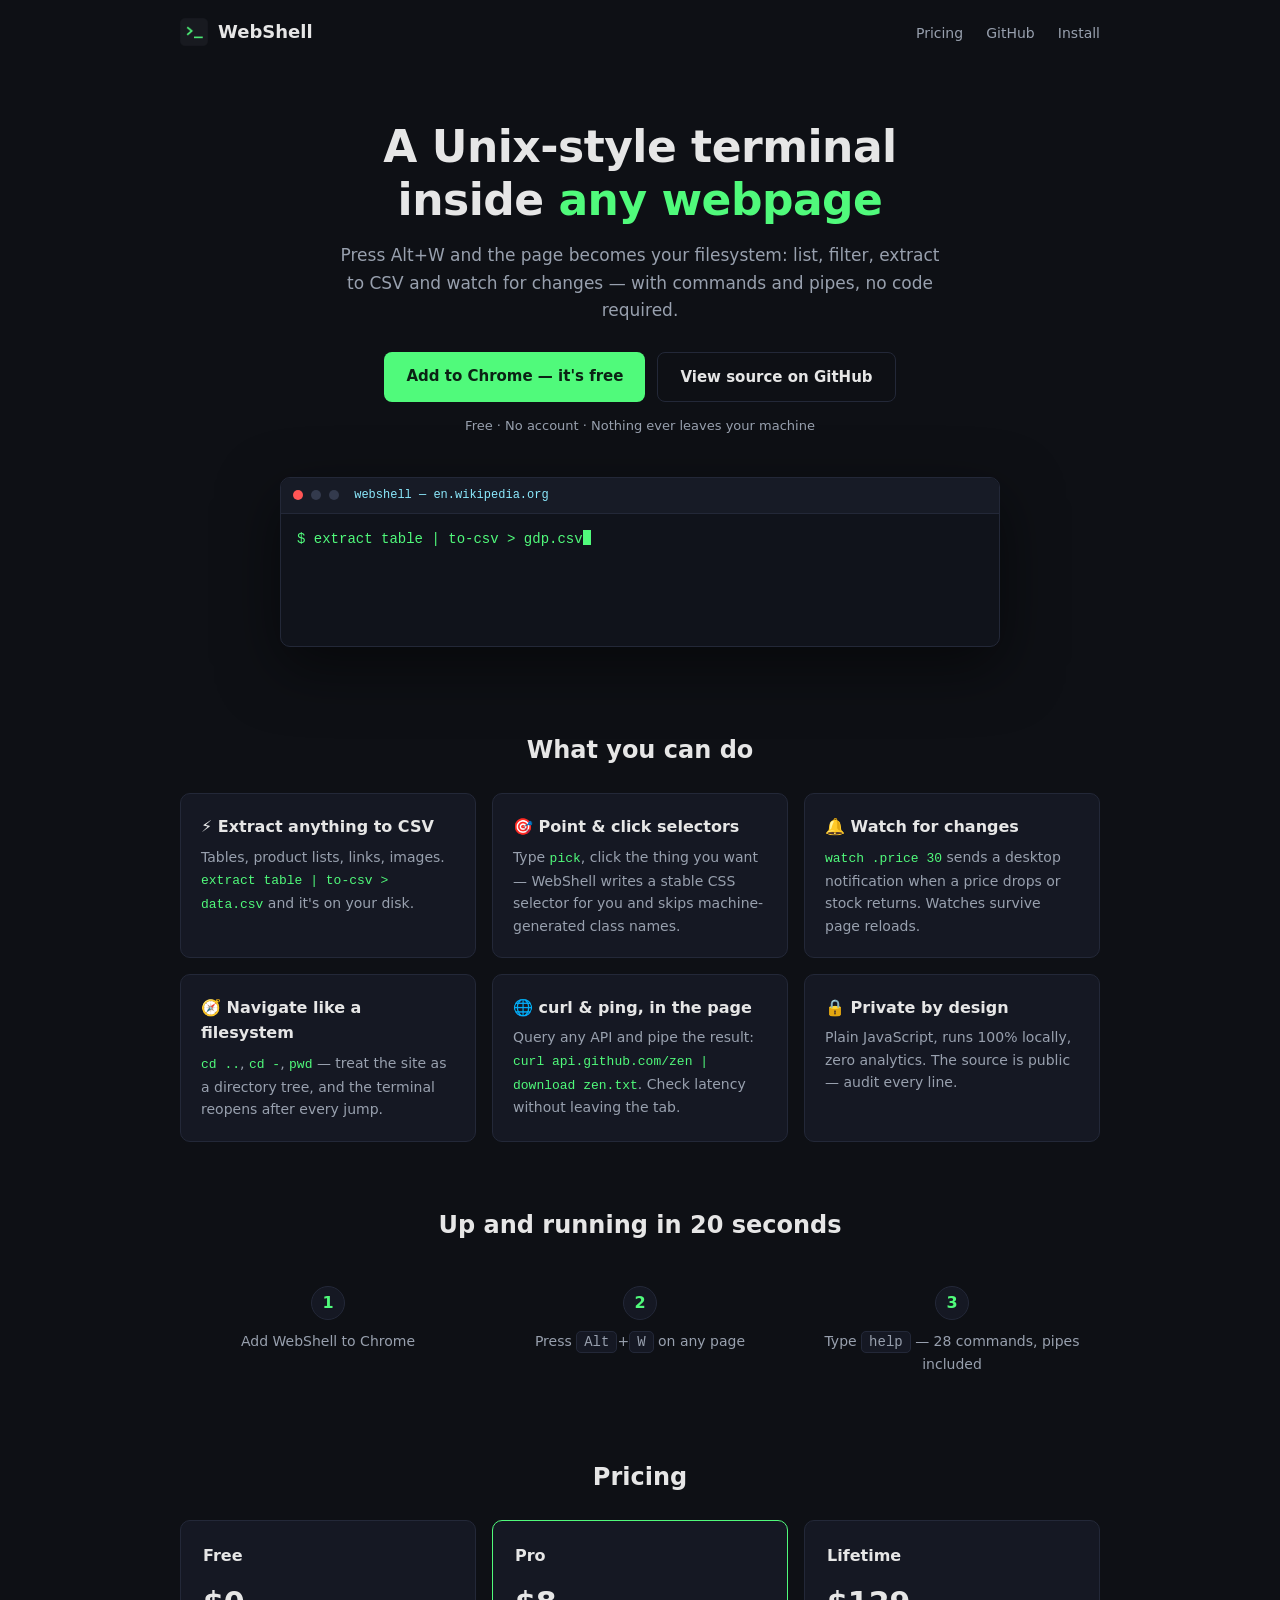
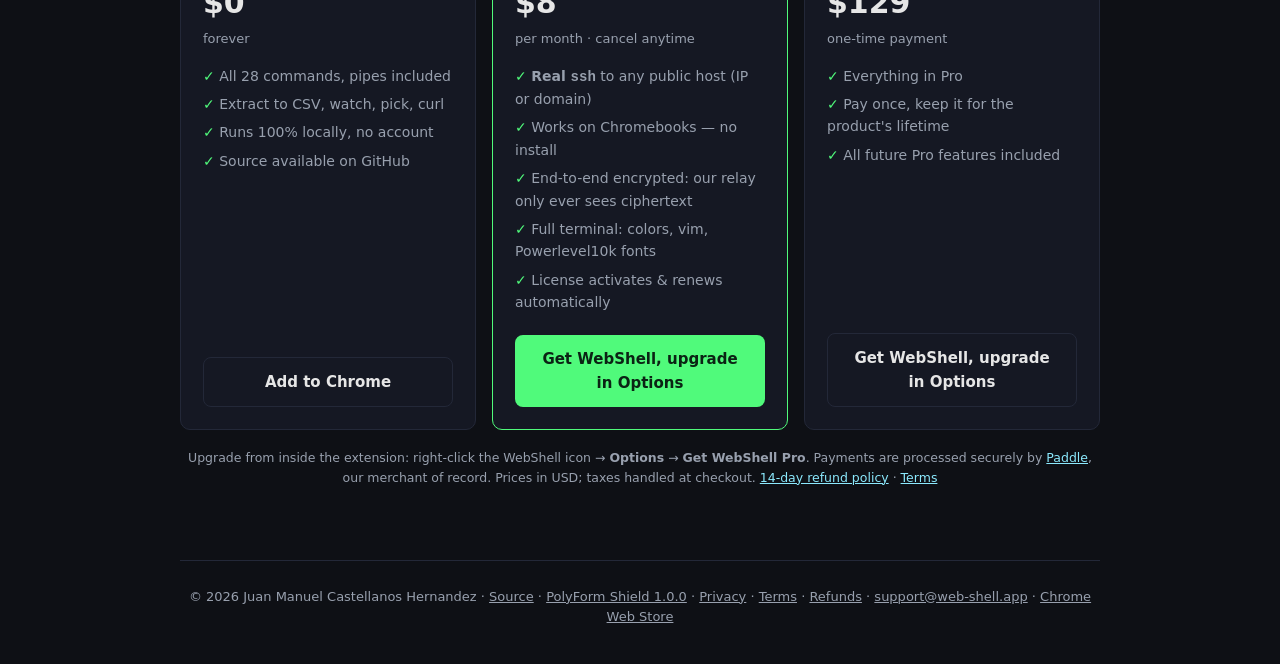
==== docs/index.html @ a3d3252e "service worker: generic open-page handler; landing ssh = public host - open-page opens an extension " ====
<!DOCTYPE html>
<html lang="en">
<head>
<meta charset="utf-8">
<meta name="viewport" content="width=device-width, initial-scale=1">
<title>WebShell — a Unix-style terminal inside any webpage</title>
<meta name="description" content="Press Alt+W and the page becomes your filesystem: list, filter, extract to CSV and watch for changes — with commands and pipes, no code required. Free Chrome extension.">
<meta property="og:title" content="WebShell — a Unix-style terminal inside any webpage">
<meta property="og:description" content="Extract data to CSV, watch for changes, clean up pages — with commands and pipes. Free, private, source-available.">
<meta property="og:image" content="https://web-shell.app/icon128.png">
<link rel="canonical" href="https://web-shell.app/">
<link rel="icon" href="icon128.png">
<style>
  :root {
    --bg: #0e1015;
    --panel: #151823;
    --border: #232838;
    --fg: #e6e6e6;
    --muted: #98a0ae;
    --green: #50fa7b;
    --cyan: #8be9fd;
    --red: #ff5555;
    --mono: Consolas, "Cascadia Code", Menlo, monospace;
  }
  * { margin: 0; padding: 0; box-sizing: border-box; }
  body {
    background: var(--bg);
    color: var(--fg);
    font-family: system-ui, -apple-system, "Segoe UI", sans-serif;
    line-height: 1.6;
  }
  a { color: var(--cyan); }
  .wrap { max-width: 960px; margin: 0 auto; padding: 0 20px; }

  header {
    display: flex; align-items: center; justify-content: space-between;
    padding: 18px 0;
  }
  .brand { display: flex; align-items: center; gap: 10px; font-weight: 700; font-size: 18px; }
  .brand img { width: 28px; height: 28px; }
  nav a { color: var(--muted); text-decoration: none; margin-left: 18px; font-size: 14px; }
  nav a:hover { color: var(--fg); }

  .hero { text-align: center; padding: 56px 0 28px; }
  .hero h1 { font-size: clamp(28px, 5vw, 44px); line-height: 1.2; letter-spacing: -0.5px; }
  .hero h1 em { color: var(--green); font-style: normal; }
  .hero p.sub { color: var(--muted); max-width: 620px; margin: 16px auto 0; font-size: 17px; }
  .cta { margin-top: 28px; display: flex; gap: 12px; justify-content: center; flex-wrap: wrap; }
  .btn {
    display: inline-block; padding: 12px 22px; border-radius: 8px;
    text-decoration: none; font-weight: 600; font-size: 15px;
  }
  .btn-primary { background: var(--green); color: #0b2314; }
  .btn-primary:hover { filter: brightness(1.1); }
  .btn-ghost { border: 1px solid var(--border); color: var(--fg); }
  .btn-ghost:hover { border-color: var(--muted); }
  .trust { margin-top: 14px; color: var(--muted); font-size: 13px; }

  .term {
    margin: 40px auto 0; max-width: 720px; text-align: left;
    background: #10131b; border: 1px solid var(--border); border-radius: 10px;
    box-shadow: 0 20px 60px rgba(0,0,0,.5); overflow: hidden;
  }
  .term-bar {
    display: flex; align-items: center; gap: 8px;
    background: #171b26; padding: 8px 12px; border-bottom: 1px solid var(--border);
    font-family: var(--mono); font-size: 12px; color: var(--cyan);
  }
  .dot { width: 10px; height: 10px; border-radius: 50%; background: #333a4d; }
  .dot:first-child { background: var(--red); }
  .term-body {
    font-family: var(--mono); font-size: 14px; padding: 14px 16px;
    min-height: 132px; white-space: pre-wrap; word-break: break-word;
  }
  .t-cmd { color: var(--green); }
  .t-out { color: var(--fg); }
  .caret {
    display: inline-block; width: 8px; height: 15px; background: var(--green);
    vertical-align: -2px; animation: blink 1s steps(1) infinite;
  }
  @keyframes blink { 50% { opacity: 0; } }

  section { padding: 56px 0 8px; }
  h2 { font-size: 24px; margin-bottom: 24px; text-align: center; }
  .grid {
    display: grid; gap: 16px;
    grid-template-columns: repeat(auto-fit, minmax(260px, 1fr));
  }
  .card {
    background: var(--panel); border: 1px solid var(--border);
    border-radius: 10px; padding: 20px;
  }
  .card h3 { font-size: 16px; margin-bottom: 6px; }
  .card p { color: var(--muted); font-size: 14px; }
  .card code {
    font-family: var(--mono); font-size: 13px; color: var(--green);
  }

  .steps { display: grid; gap: 16px; grid-template-columns: repeat(auto-fit, minmax(220px, 1fr)); }
  .step { text-align: center; padding: 18px; }
  .step .n {
    display: inline-flex; align-items: center; justify-content: center;
    width: 34px; height: 34px; border-radius: 50%;
    background: var(--panel); border: 1px solid var(--border);
    color: var(--green); font-weight: 700; margin-bottom: 10px;
  }
  .step p { color: var(--muted); font-size: 14px; }
  .step kbd {
    font-family: var(--mono); background: var(--panel);
    border: 1px solid var(--border); border-radius: 5px; padding: 2px 7px;
  }

  .plans { display: grid; gap: 16px; grid-template-columns: repeat(auto-fit, minmax(240px, 1fr)); align-items: stretch; }
  .plan {
    background: var(--panel); border: 1px solid var(--border);
    border-radius: 10px; padding: 22px; display: flex; flex-direction: column;
  }
  .plan.hot { border-color: var(--green); }
  .plan h3 { font-size: 16px; margin-bottom: 2px; }
  .plan .price { font-size: 30px; font-weight: 700; margin: 8px 0 2px; }
  .plan .per { color: var(--muted); font-size: 13px; margin-bottom: 12px; }
  .plan ul { list-style: none; margin: 0 0 18px; flex: 1; }
  .plan li { color: var(--muted); font-size: 14px; padding: 3px 0; }
  .plan li::before { content: "✓ "; color: var(--green); }
  .plan .btn { text-align: center; }
  .fineprint { margin-top: 18px; text-align: center; color: var(--muted); font-size: 12.5px; }

  footer {
    margin-top: 64px; padding: 26px 0 40px; border-top: 1px solid var(--border);
    color: var(--muted); font-size: 13px; text-align: center;
  }
  footer a { color: var(--muted); }
  footer a:hover { color: var(--fg); }
</style>
</head>
<body>
<div class="wrap">
  <header>
    <div class="brand"><img src="icon128.png" alt=""> WebShell</div>
    <nav>
      <a href="#pricing">Pricing</a>
      <a href="https://github.com/juanma-dev/webshell-extension">GitHub</a>
      <a href="https://chromewebstore.google.com/detail/ajgieopkcookmkfbanehjimlbojbijei">Install</a>
    </nav>
  </header>

  <div class="hero">
    <h1>A Unix-style terminal<br>inside <em>any webpage</em></h1>
    <p class="sub">Press Alt+W and the page becomes your filesystem: list, filter,
    extract to CSV and watch for changes — with commands and pipes, no code required.</p>
    <div class="cta">
      <a class="btn btn-primary" href="https://chromewebstore.google.com/detail/ajgieopkcookmkfbanehjimlbojbijei">Add to Chrome — it's free</a>
      <a class="btn btn-ghost" href="https://github.com/juanma-dev/webshell-extension">View source on GitHub</a>
    </div>
    <div class="trust">Free · No account · Nothing ever leaves your machine</div>

    <div class="term">
      <div class="term-bar"><span class="dot"></span><span class="dot"></span><span class="dot"></span>
        &nbsp;webshell — en.wikipedia.org</div>
      <div class="term-body" id="demo"></div>
    </div>
  </div>

  <section>
    <h2>What you can do</h2>
    <div class="grid">
      <div class="card"><h3>⚡ Extract anything to CSV</h3>
        <p>Tables, product lists, links, images. <code>extract table | to-csv &gt; data.csv</code> and it's on your disk.</p></div>
      <div class="card"><h3>🎯 Point &amp; click selectors</h3>
        <p>Type <code>pick</code>, click the thing you want — WebShell writes a stable CSS selector for you and skips machine-generated class names.</p></div>
      <div class="card"><h3>🔔 Watch for changes</h3>
        <p><code>watch .price 30</code> sends a desktop notification when a price drops or stock returns. Watches survive page reloads.</p></div>
      <div class="card"><h3>🧭 Navigate like a filesystem</h3>
        <p><code>cd ..</code>, <code>cd -</code>, <code>pwd</code> — treat the site as a directory tree, and the terminal reopens after every jump.</p></div>
      <div class="card"><h3>🌐 curl &amp; ping, in the page</h3>
        <p>Query any API and pipe the result: <code>curl api.github.com/zen | download zen.txt</code>. Check latency without leaving the tab.</p></div>
      <div class="card"><h3>🔒 Private by design</h3>
        <p>Plain JavaScript, runs 100% locally, zero analytics. The source is public — audit every line.</p></div>
    </div>
  </section>

  <section>
    <h2>Up and running in 20 seconds</h2>
    <div class="steps">
      <div class="step"><span class="n">1</span><p>Add WebShell to Chrome</p></div>
      <div class="step"><span class="n">2</span><p>Press <kbd>Alt</kbd>+<kbd>W</kbd> on any page</p></div>
      <div class="step"><span class="n">3</span><p>Type <kbd>help</kbd> — 28 commands, pipes included</p></div>
    </div>
  </section>

  <section id="pricing">
    <h2>Pricing</h2>
    <div class="plans">
      <div class="plan">
        <h3>Free</h3>
        <div class="price">$0</div>
        <div class="per">forever</div>
        <ul>
          <li>All 28 commands, pipes included</li>
          <li>Extract to CSV, watch, pick, curl</li>
          <li>Runs 100% locally, no account</li>
          <li>Source available on GitHub</li>
        </ul>
        <a class="btn btn-ghost" href="https://chromewebstore.google.com/detail/ajgieopkcookmkfbanehjimlbojbijei">Add to Chrome</a>
      </div>
      <div class="plan hot">
        <h3>Pro</h3>
        <div class="price">$8</div>
        <div class="per">per month · cancel anytime</div>
        <ul>
          <li><strong>Real <code>ssh</code></strong> to any public host (IP or domain)</li>
          <li>Works on Chromebooks — no install</li>
          <li>End-to-end encrypted: our relay only ever sees ciphertext</li>
          <li>Full terminal: colors, vim, Powerlevel10k fonts</li>
          <li>License activates &amp; renews automatically</li>
        </ul>
        <a class="btn btn-primary" href="https://chromewebstore.google.com/detail/ajgieopkcookmkfbanehjimlbojbijei">Get WebShell, upgrade in Options</a>
      </div>
      <div class="plan">
        <h3>Lifetime</h3>
        <div class="price">$129</div>
        <div class="per">one-time payment</div>
        <ul>
          <li>Everything in Pro</li>
          <li>Pay once, keep it for the product's lifetime</li>
          <li>All future Pro features included</li>
        </ul>
        <a class="btn btn-ghost" href="https://chromewebstore.google.com/detail/ajgieopkcookmkfbanehjimlbojbijei">Get WebShell, upgrade in Options</a>
      </div>
    </div>
    <p class="fineprint">
      Upgrade from inside the extension: right-click the WebShell icon → <strong>Options</strong> → <strong>Get WebShell Pro</strong>.
      Payments are processed securely by <a href="https://www.paddle.com">Paddle</a>, our merchant of record. Prices in USD; taxes handled at checkout.
      <a href="refunds.html">14-day refund policy</a> · <a href="terms.html">Terms</a>
    </p>
  </section>

  <footer>
    © 2026 Juan Manuel Castellanos Hernandez ·
    <a href="https://github.com/juanma-dev/webshell-extension">Source</a> ·
    <a href="https://github.com/juanma-dev/webshell-extension/blob/main/LICENSE.md">PolyForm Shield 1.0.0</a> ·
    <a href="privacy.html">Privacy</a> ·
    <a href="terms.html">Terms</a> ·
    <a href="refunds.html">Refunds</a> ·
    <a href="mailto:support@web-shell.app">support@web-shell.app</a> ·
    <a href="https://chromewebstore.google.com/detail/ajgieopkcookmkfbanehjimlbojbijei">Chrome Web Store</a>
  </footer>
</div>

<script>
(function () {
  var demos = [
    ["extract table | to-csv > gdp.csv", ["193 row(s) extracted", "saved: gdp.csv"]],
    ["watch .price 30", ["watch [1] active: \".price\" every 30s — persists on this site", "⚡ watch [1]: \".price\" changed: $39.99"]],
    ["curl api.github.com/zen | download zen.txt", ["Keep it logically awesome.", "HTTP 200 — 1 line(s)", "downloaded: zen.txt"]],
    ["rm .cookie-banner, .modal", ["removed 3 element(s)"]],
    ["ls h2 | grep deals | count", ["7"]]
  ];
  var el = document.getElementById("demo");

  function render(cmdPart, outLines, caret) {
    var html = '<span class="t-cmd">$ ' + cmdPart + "</span>";
    if (caret) html += '<span class="caret"></span>';
    for (var i = 0; i < outLines.length; i++) {
      html += '\n<span class="t-out">' + outLines[i] + "</span>";
    }
    el.innerHTML = html;
  }

  if (window.matchMedia && window.matchMedia("(prefers-reduced-motion: reduce)").matches) {
    render(demos[0][0], demos[0][1], false);
    return;
  }

  var d = 0;
  function play() {
    var cmd = demos[d][0], out = demos[d][1], i = 0;
    function type() {
      render(cmd.slice(0, i), [], true);
      if (i++ <= cmd.length) { setTimeout(type, 38); return; }
      var shown = [];
      function reveal() {
        if (shown.length < out.length) {
          shown.push(out[shown.length]);
          render(cmd, shown, true);
          setTimeout(reveal, 300);
        } else {
          d = (d + 1) % demos.length;
          setTimeout(play, 2400);
        }
      }
      setTimeout(reveal, 350);
    }
    type();
  }
  play();
})();
</script>

<script>
(function () {
  // Paddle checkout: this page is the account's "default payment link". A
  // buyer arrives with ?_ptxn=<transaction id> and Paddle.js opens the payment
  // overlay on top of the page automatically. Normal visitors never load it.
  if (window.location.search.indexOf("_ptxn=") === -1) return;
  var TOKEN = "live_cebb746c063c701c2bd3881dbac"; // client-side token (public by design)
  var s = document.createElement("script");
  s.src = "https://cdn.paddle.com/paddle/v2/paddle.js";
  s.onload = function () {
    if (TOKEN.indexOf("test_") === 0) Paddle.Environment.set("sandbox");
    Paddle.Initialize({ token: TOKEN });
  };
  document.head.appendChild(s);
})();
</script>
</body>
</html>
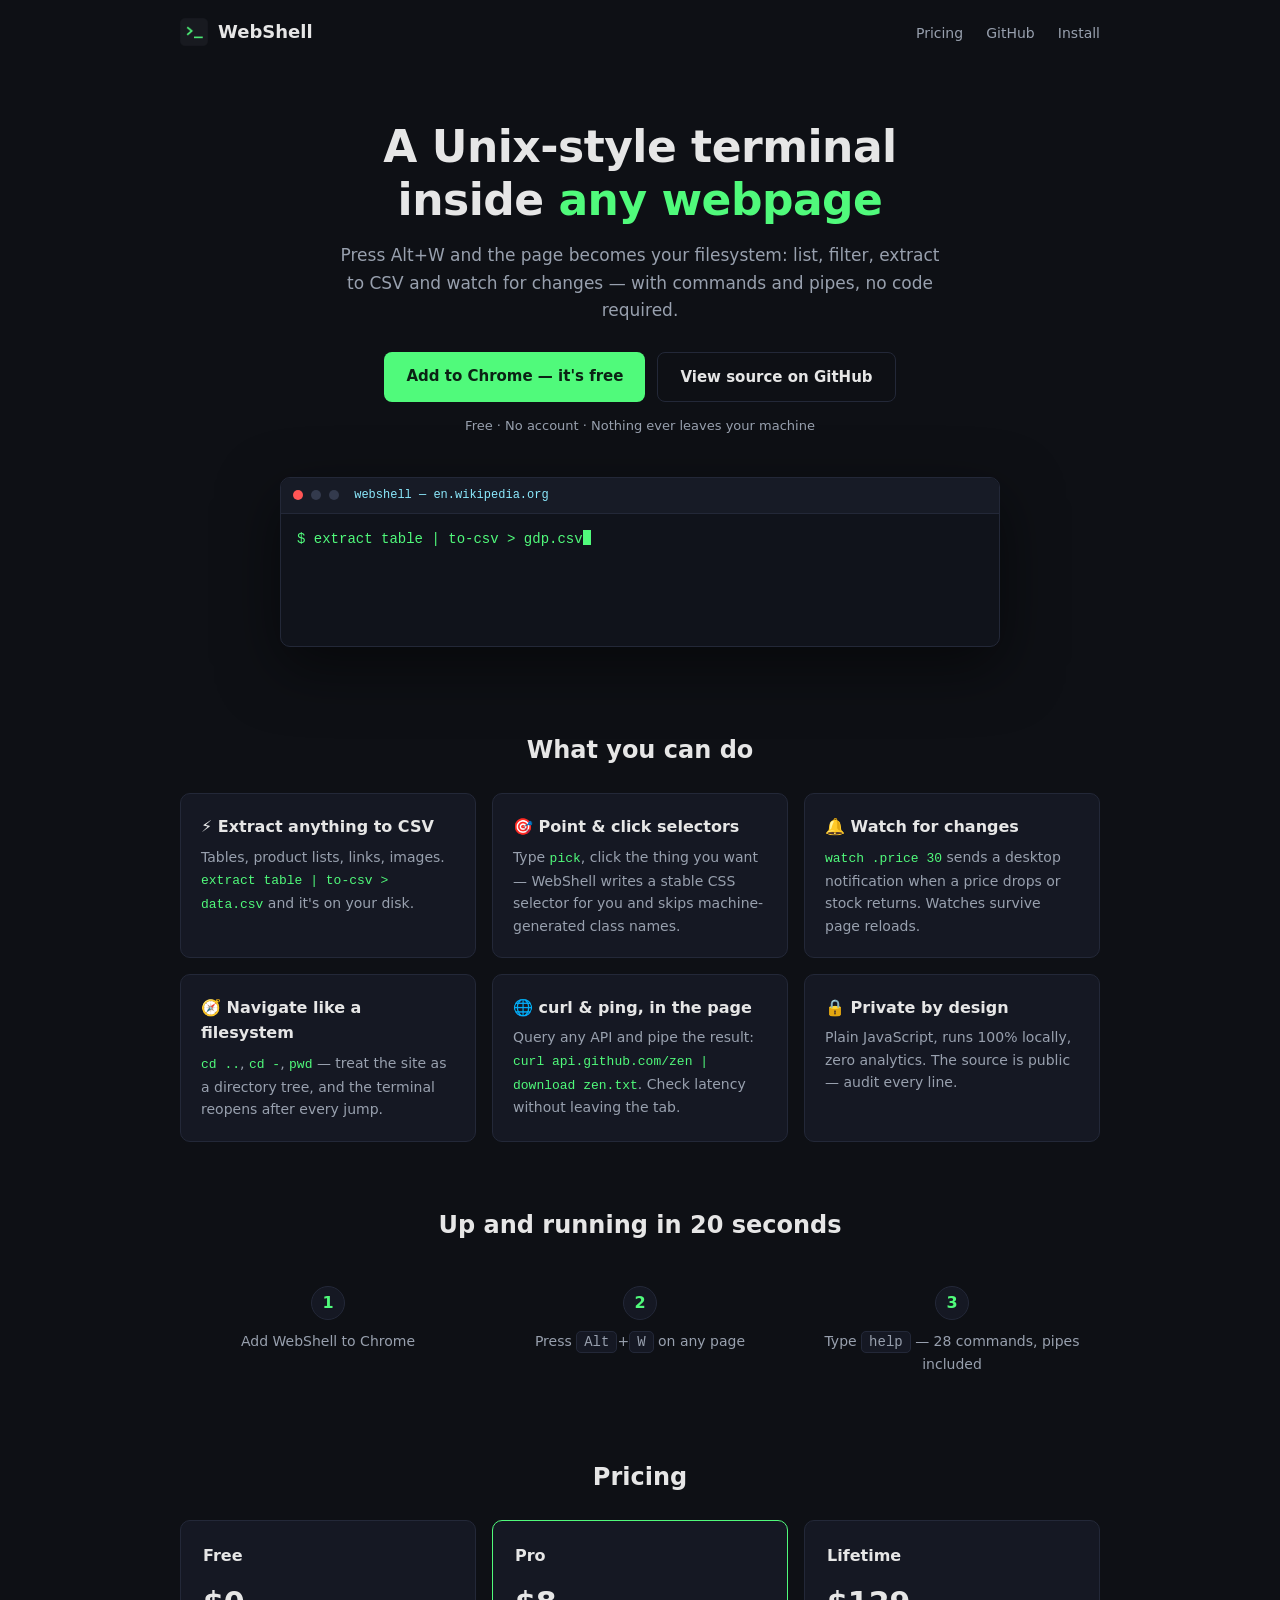
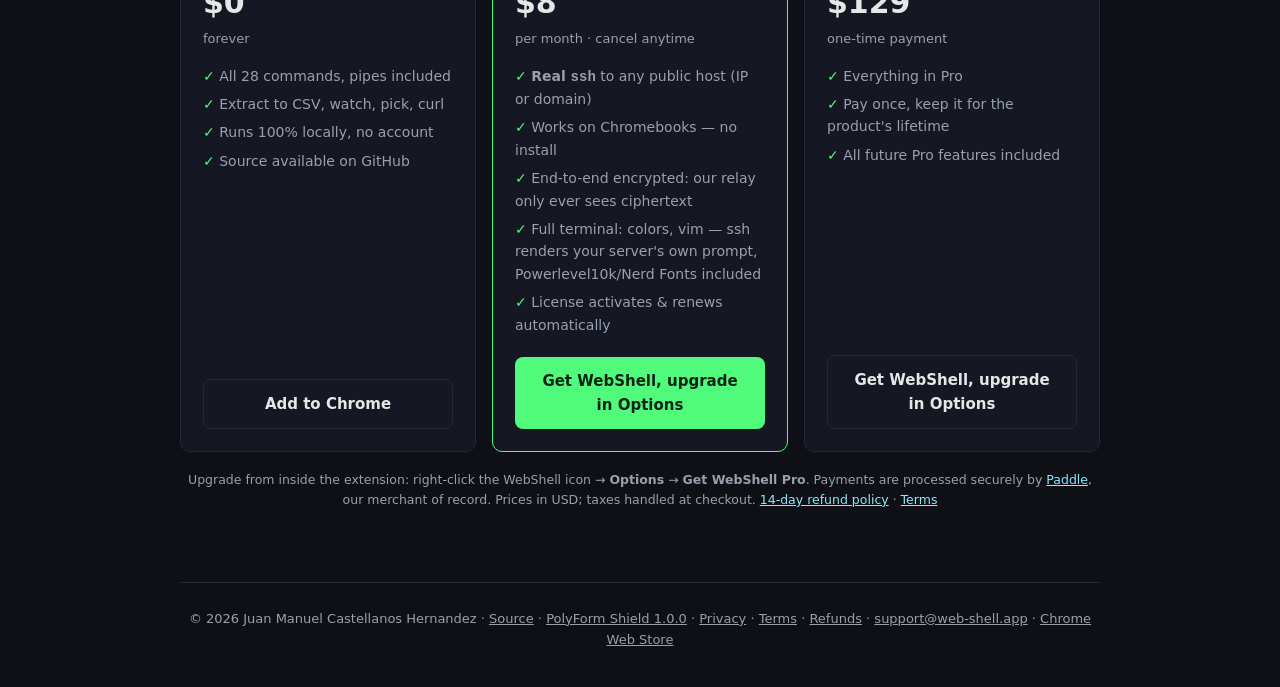
==== commit 21d80d13: "Landing: ssh renders your server's prompt (p10k) — not the extension UI Co-Authored-By: Claude Fable" ====
--- a/docs/index.html
+++ b/docs/index.html
@@ -211,7 +211,7 @@
           <li><strong>Real <code>ssh</code></strong> to any public host (IP or domain)</li>
           <li>Works on Chromebooks — no install</li>
           <li>End-to-end encrypted: our relay only ever sees ciphertext</li>
-          <li>Full terminal: colors, vim, Powerlevel10k fonts</li>
+          <li>Full terminal: colors, vim — ssh renders your server's own prompt, Powerlevel10k/Nerd Fonts included</li>
           <li>License activates &amp; renews automatically</li>
         </ul>
         <a class="btn btn-primary" href="https://chromewebstore.google.com/detail/ajgieopkcookmkfbanehjimlbojbijei">Get WebShell, upgrade in Options</a>
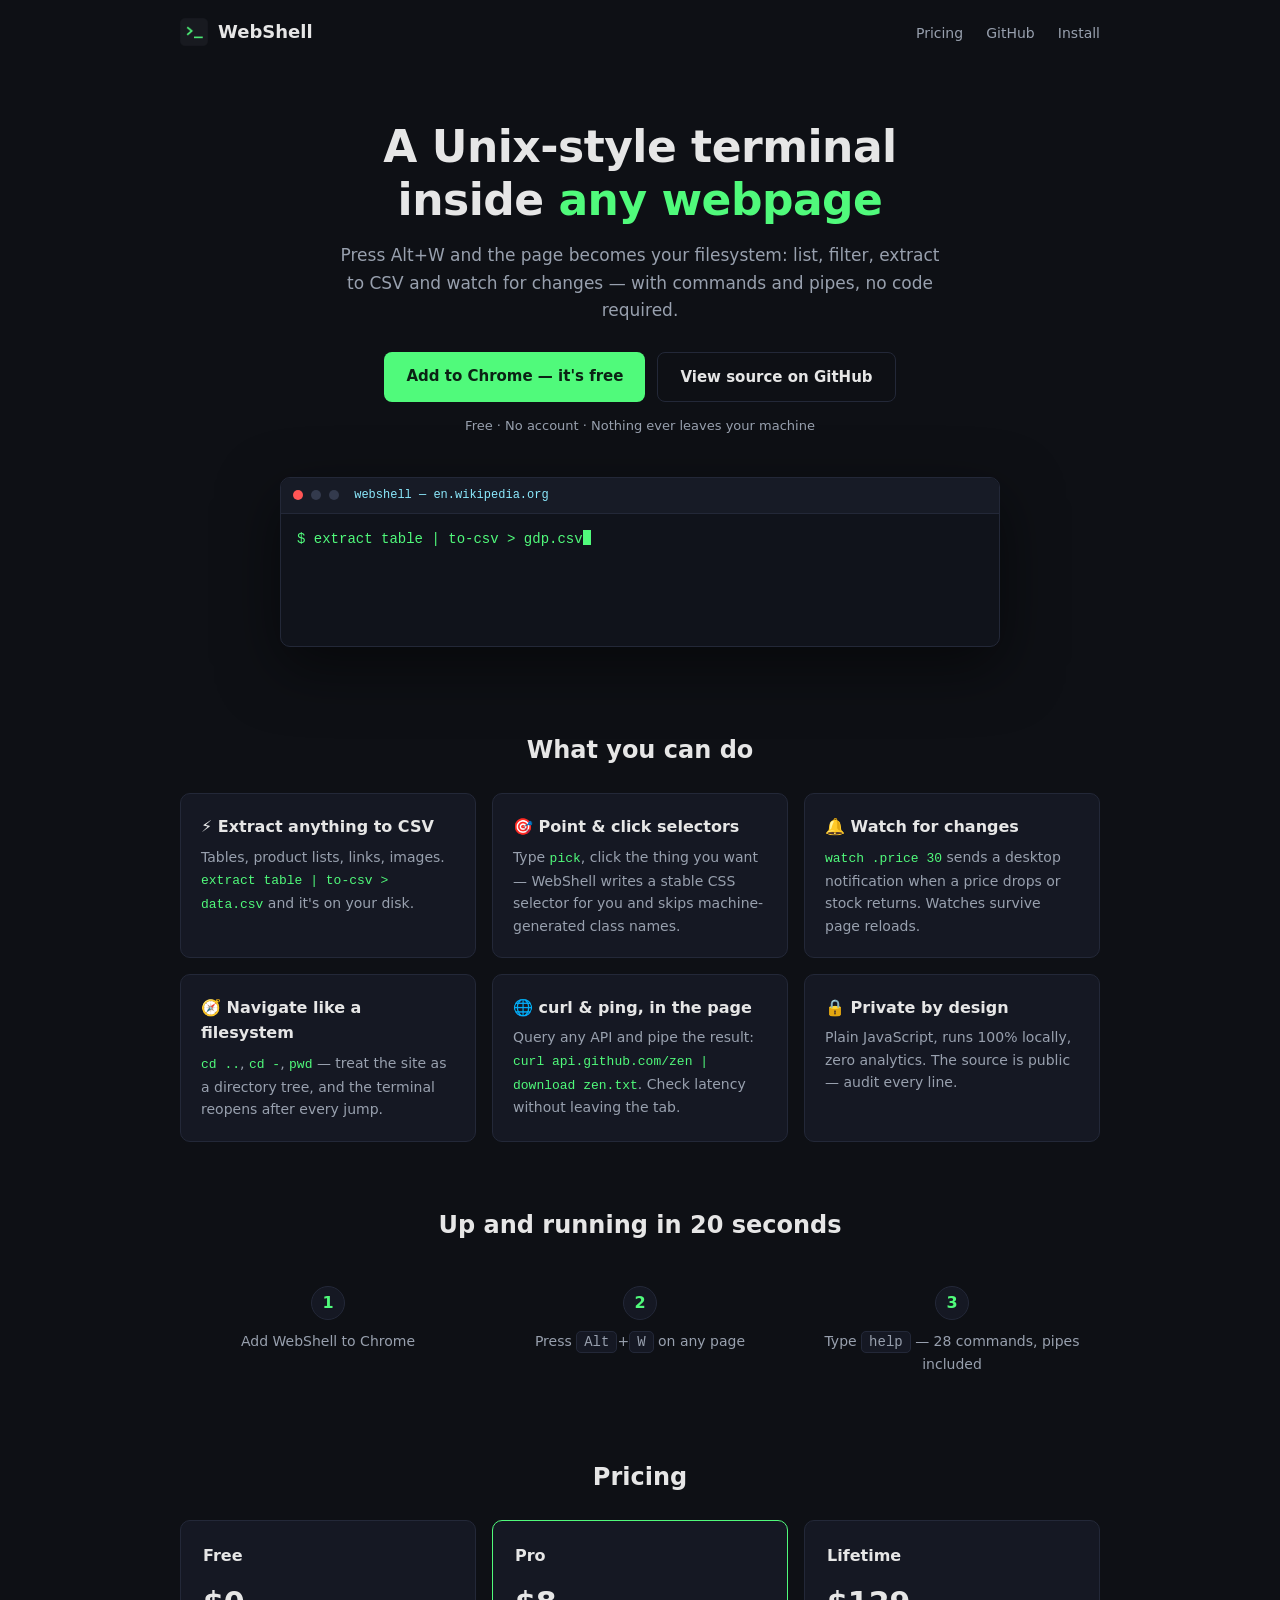
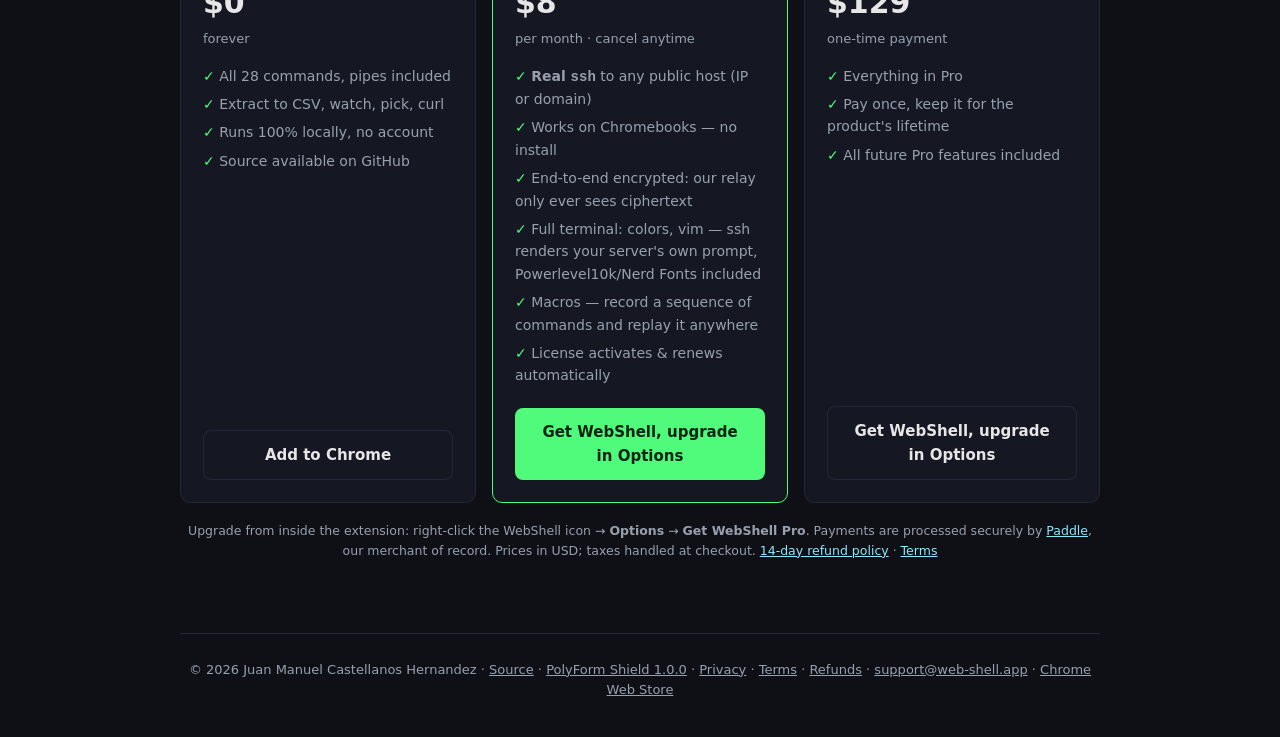
==== commit 543e5766: "Landing: macros are a real Pro benefit now Co-Authored-By: Claude Fable 5 <noreply@anthropic.com>" ====
--- a/docs/index.html
+++ b/docs/index.html
@@ -212,6 +212,7 @@
           <li>Works on Chromebooks — no install</li>
           <li>End-to-end encrypted: our relay only ever sees ciphertext</li>
           <li>Full terminal: colors, vim — ssh renders your server's own prompt, Powerlevel10k/Nerd Fonts included</li>
+          <li>Macros — record a sequence of commands and replay it anywhere</li>
           <li>License activates &amp; renews automatically</li>
         </ul>
         <a class="btn btn-primary" href="https://chromewebstore.google.com/detail/ajgieopkcookmkfbanehjimlbojbijei">Get WebShell, upgrade in Options</a>
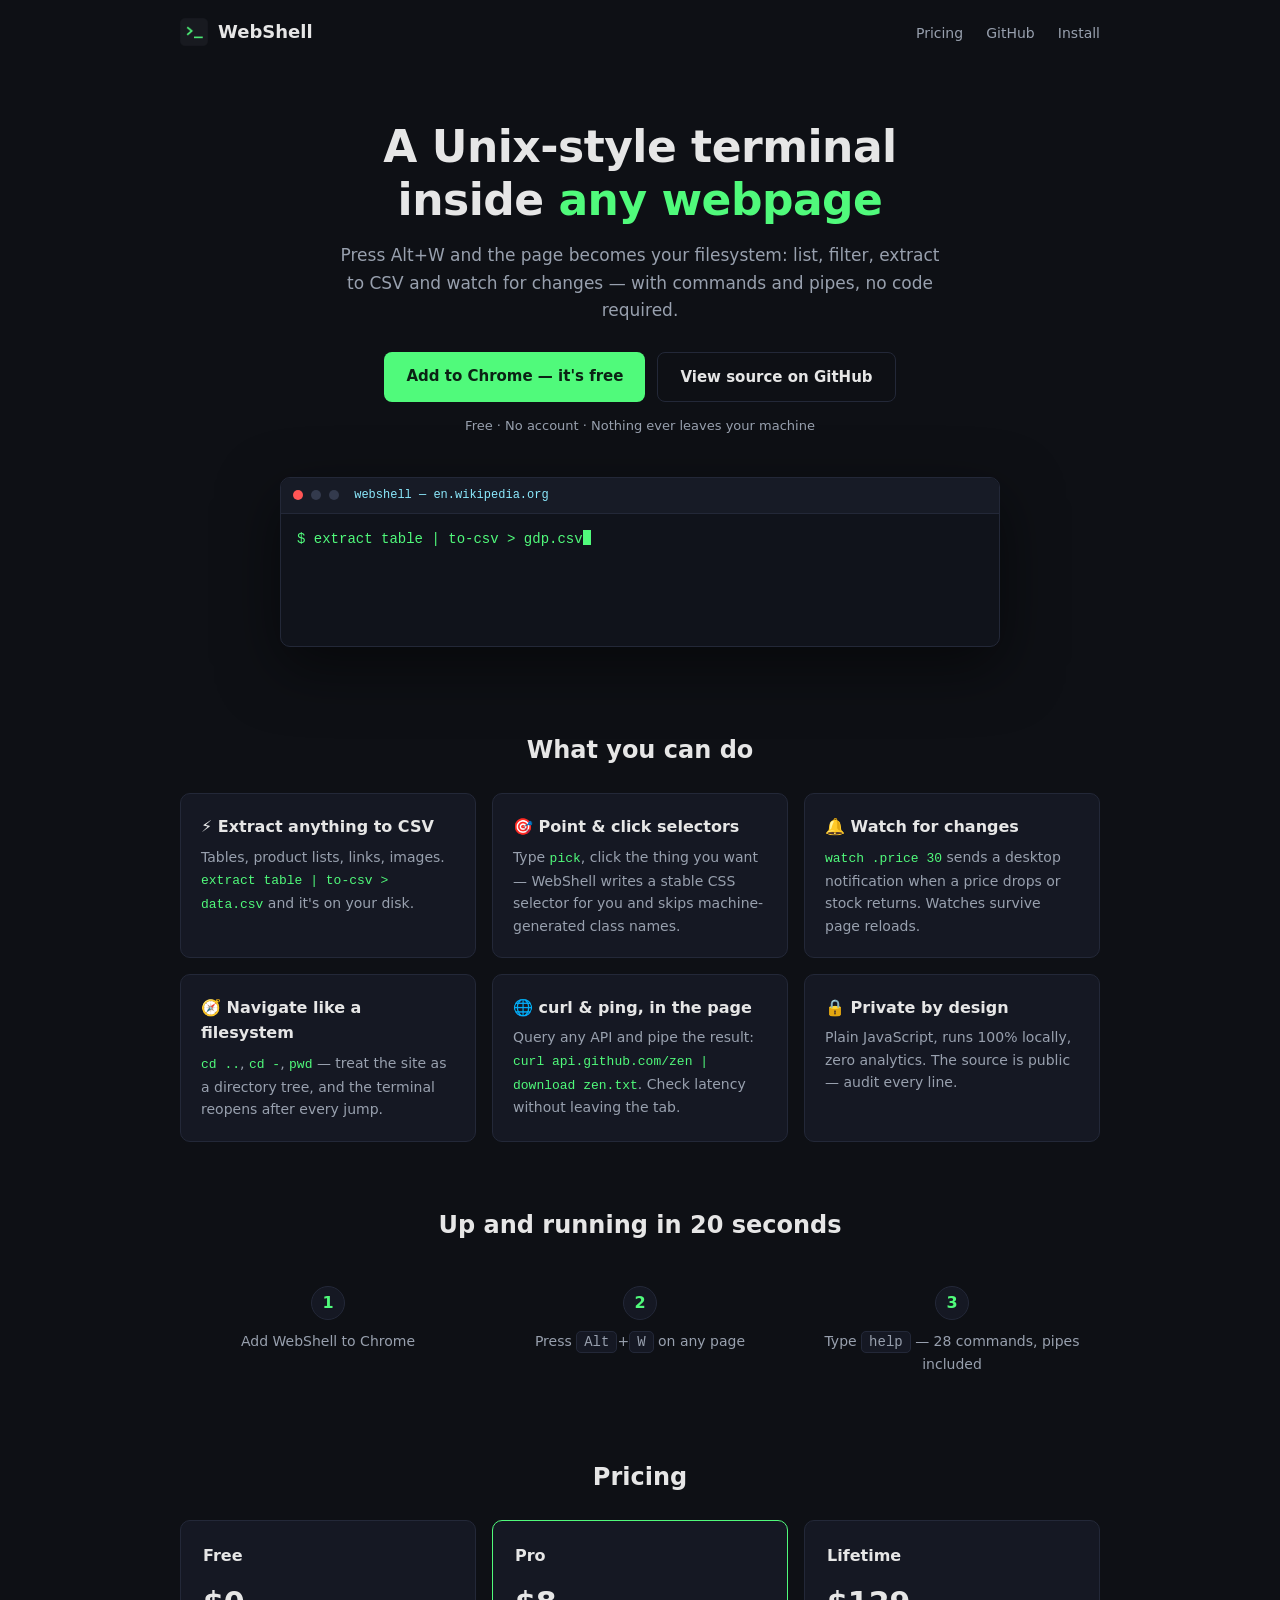
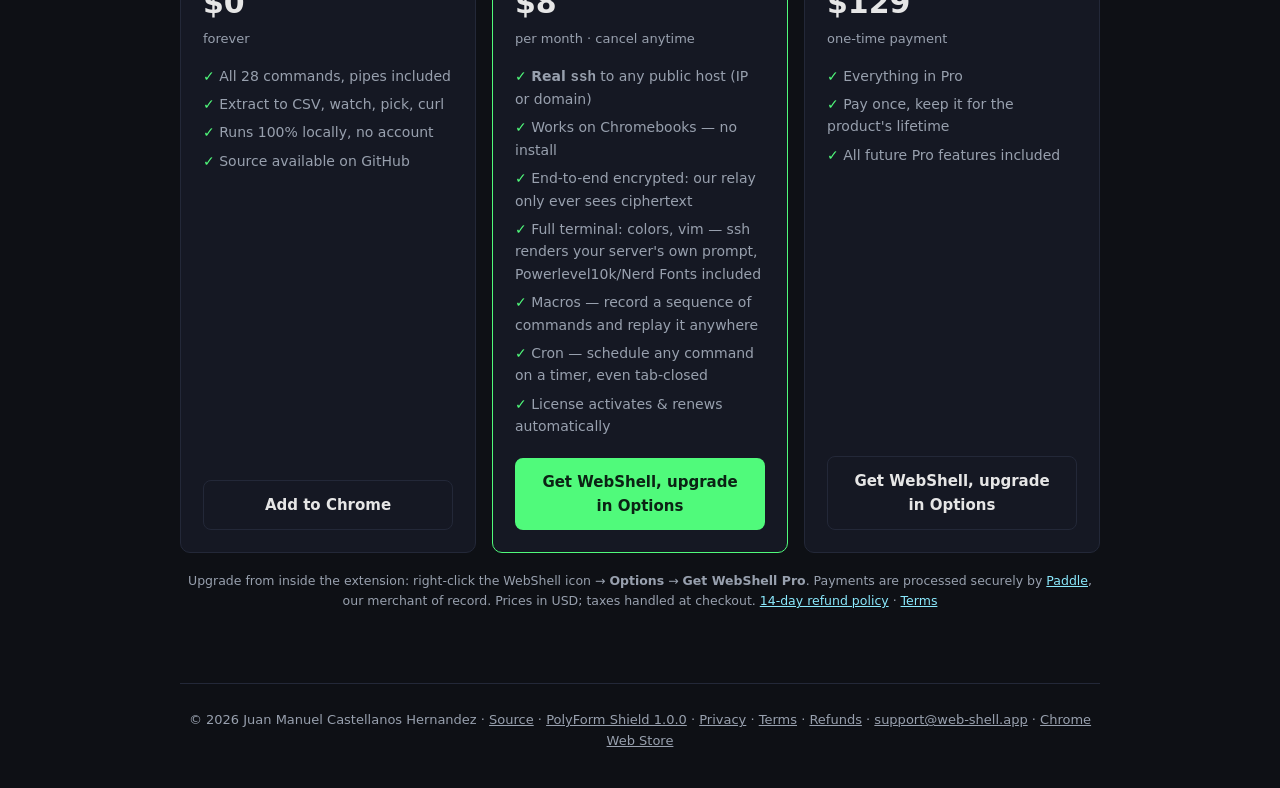
==== commit 048323b0: "Landing: cron is a real Pro benefit now Co-Authored-By: Claude Fable 5 <noreply@anthropic.com>" ====
--- a/docs/index.html
+++ b/docs/index.html
@@ -213,6 +213,7 @@
           <li>End-to-end encrypted: our relay only ever sees ciphertext</li>
           <li>Full terminal: colors, vim — ssh renders your server's own prompt, Powerlevel10k/Nerd Fonts included</li>
           <li>Macros — record a sequence of commands and replay it anywhere</li>
+          <li>Cron — schedule any command on a timer, even tab-closed</li>
           <li>License activates &amp; renews automatically</li>
         </ul>
         <a class="btn btn-primary" href="https://chromewebstore.google.com/detail/ajgieopkcookmkfbanehjimlbojbijei">Get WebShell, upgrade in Options</a>
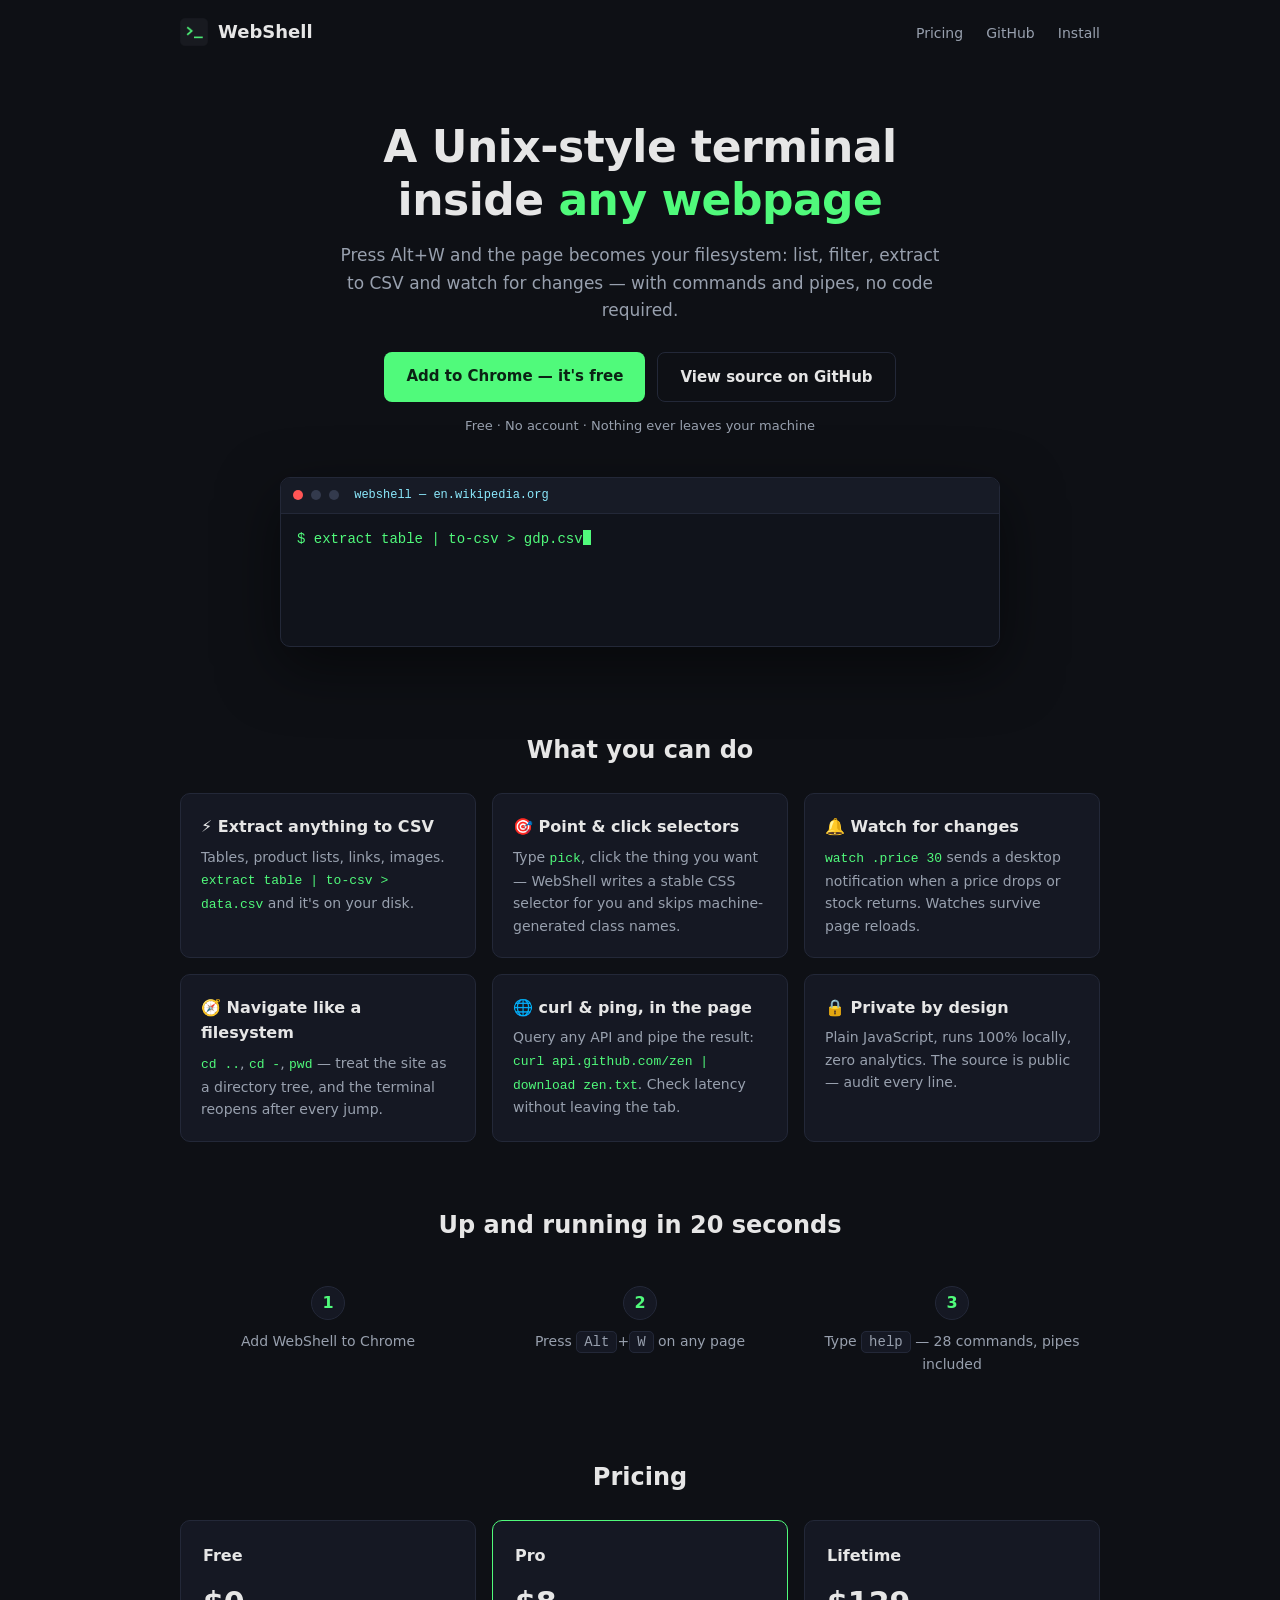
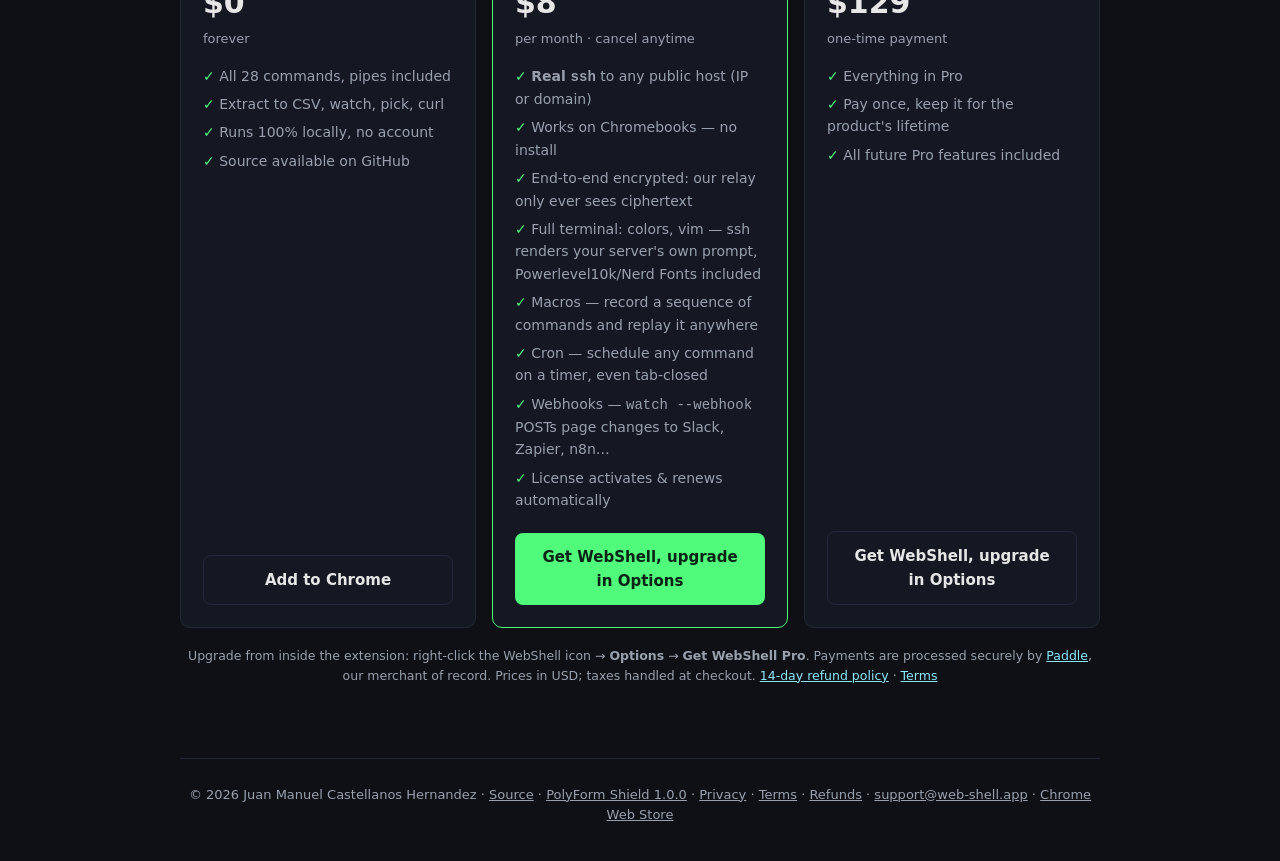
==== commit ceb82e6a: "watch --webhook: base hook + flag parsing (delivery lives in Pro overlay) `watch <selector> [secs] -" ====
--- a/docs/index.html
+++ b/docs/index.html
@@ -214,6 +214,7 @@
           <li>Full terminal: colors, vim — ssh renders your server's own prompt, Powerlevel10k/Nerd Fonts included</li>
           <li>Macros — record a sequence of commands and replay it anywhere</li>
           <li>Cron — schedule any command on a timer, even tab-closed</li>
+          <li>Webhooks — <code>watch --webhook</code> POSTs page changes to Slack, Zapier, n8n…</li>
           <li>License activates &amp; renews automatically</li>
         </ul>
         <a class="btn btn-primary" href="https://chromewebstore.google.com/detail/ajgieopkcookmkfbanehjimlbojbijei">Get WebShell, upgrade in Options</a>
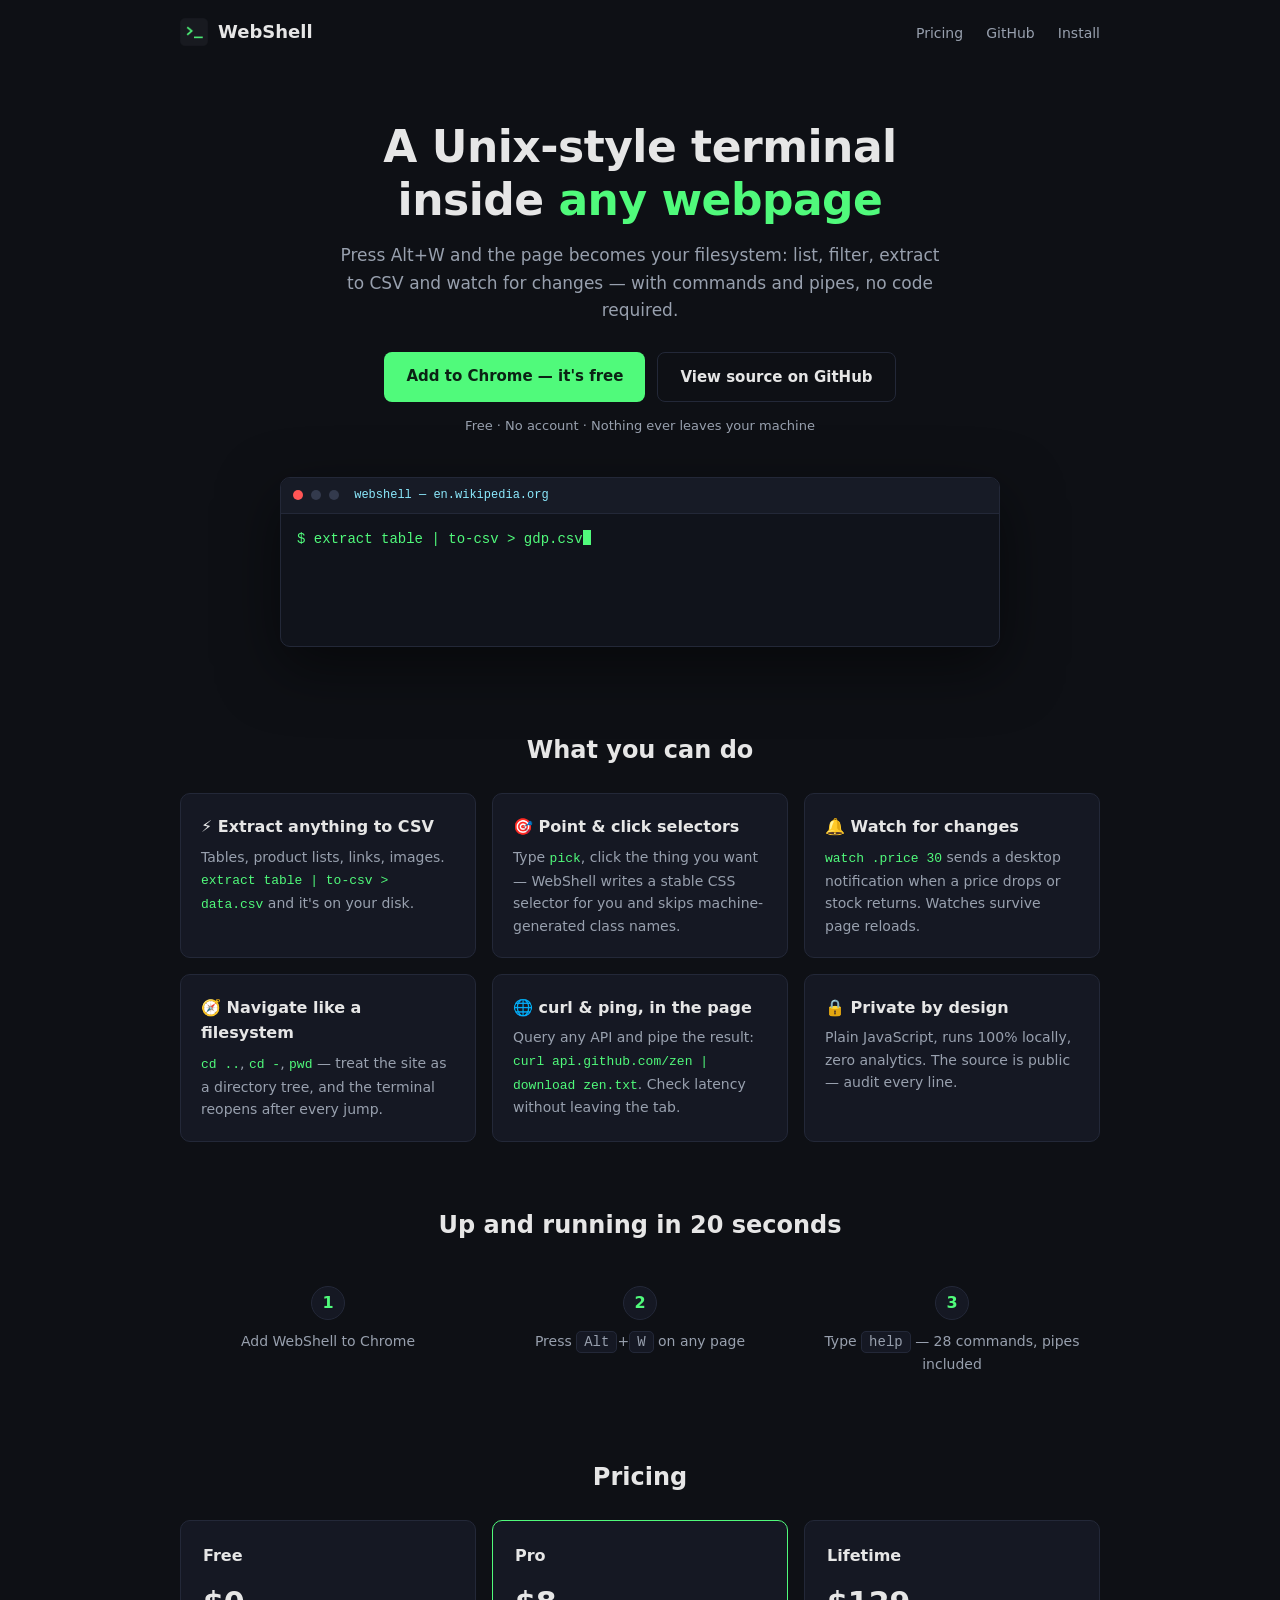
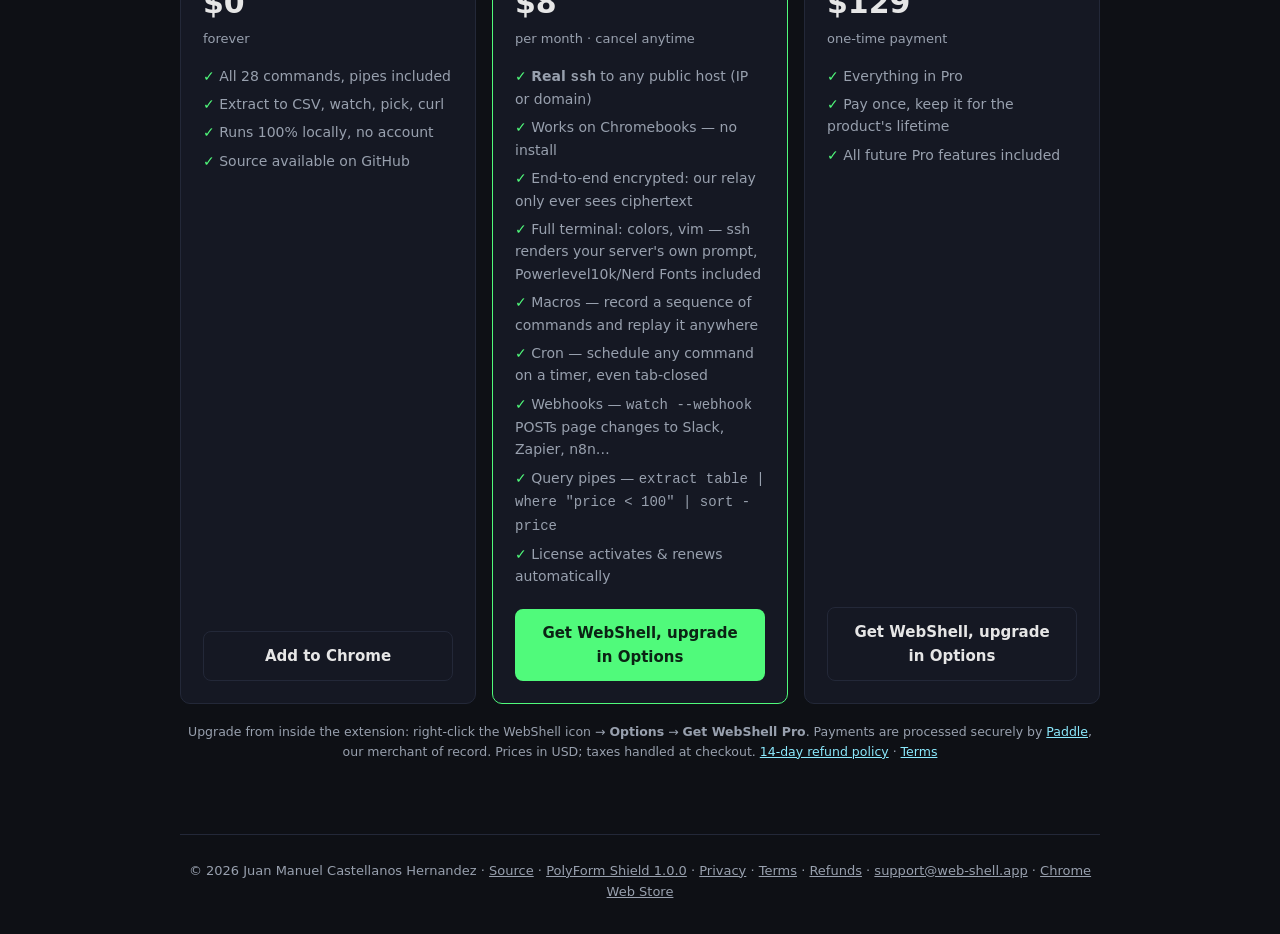
==== commit 7ca13081: "Landing + roadmap: where/sort query pipes are a real Pro benefit now `extract table | where "price <" ====
--- a/docs/index.html
+++ b/docs/index.html
@@ -215,6 +215,7 @@
           <li>Macros — record a sequence of commands and replay it anywhere</li>
           <li>Cron — schedule any command on a timer, even tab-closed</li>
           <li>Webhooks — <code>watch --webhook</code> POSTs page changes to Slack, Zapier, n8n…</li>
+          <li>Query pipes — <code>extract table | where "price &lt; 100" | sort -price</code></li>
           <li>License activates &amp; renews automatically</li>
         </ul>
         <a class="btn btn-primary" href="https://chromewebstore.google.com/detail/ajgieopkcookmkfbanehjimlbojbijei">Get WebShell, upgrade in Options</a>
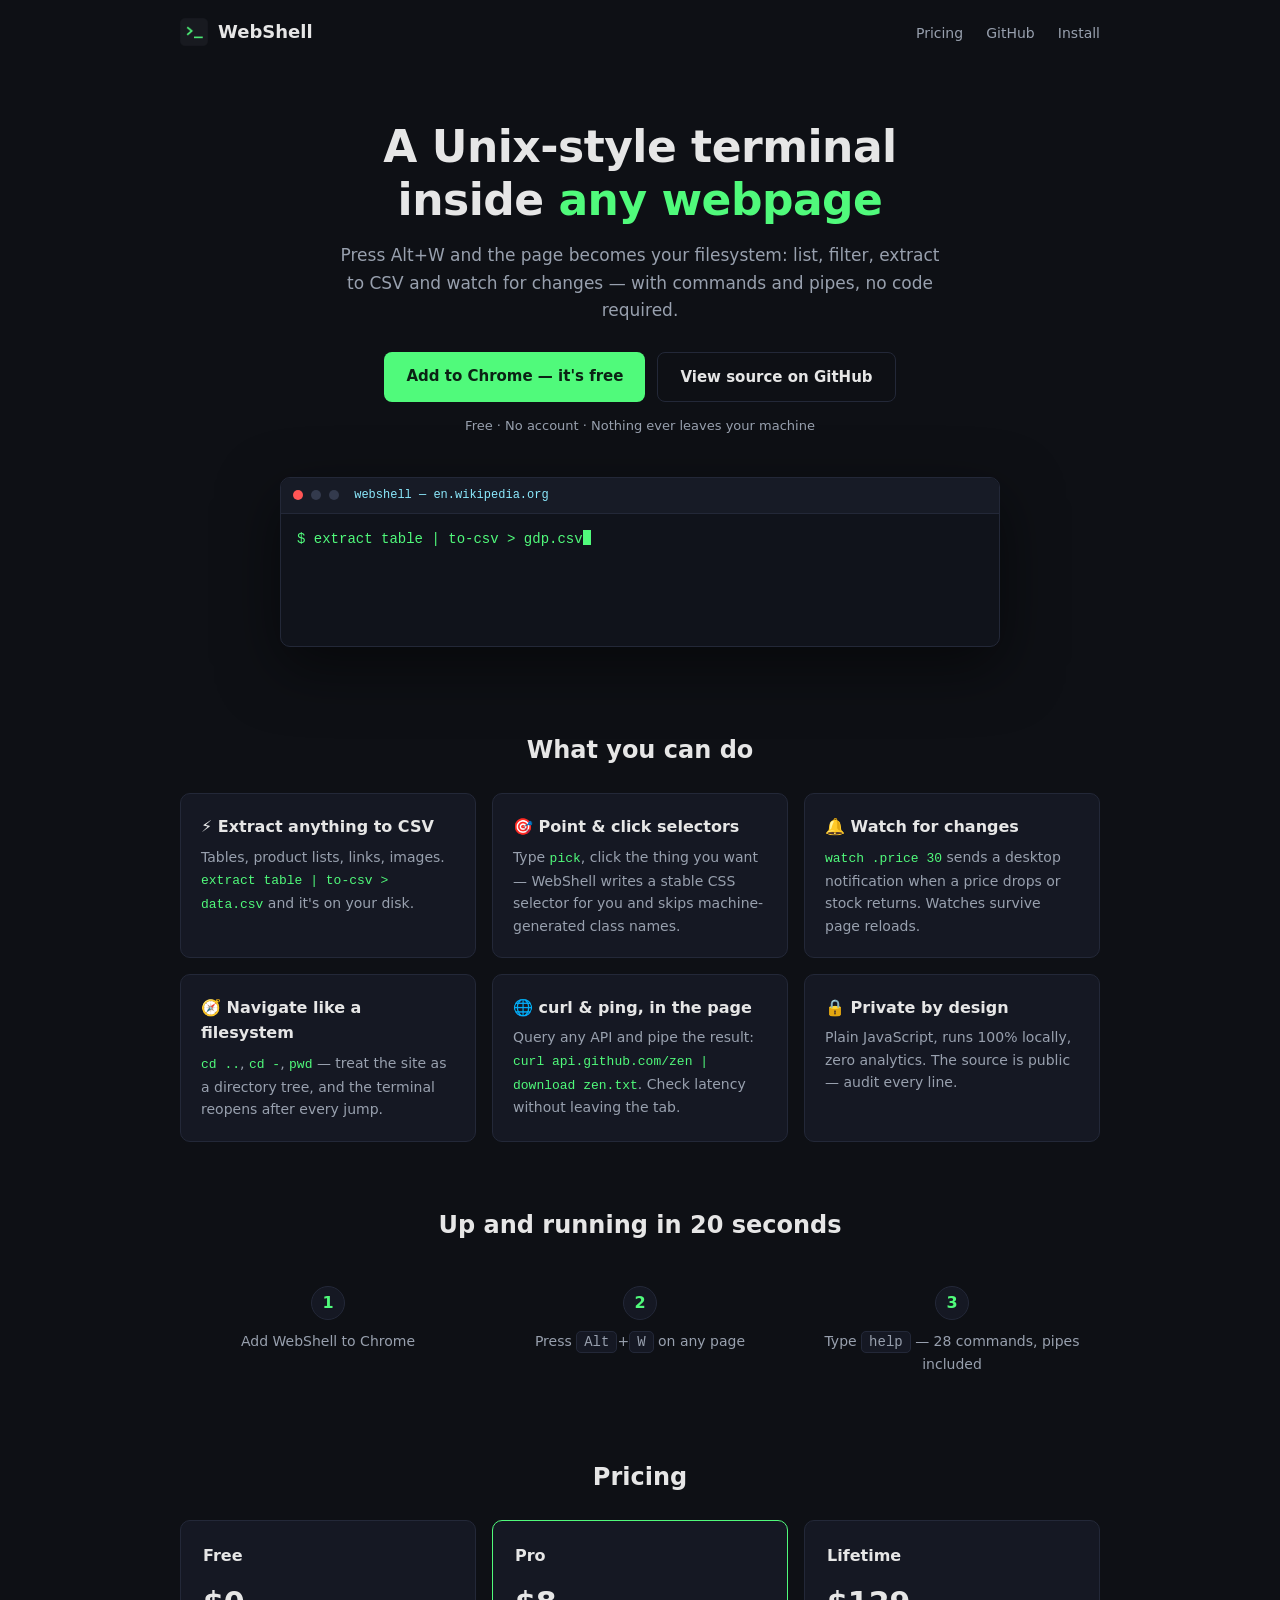
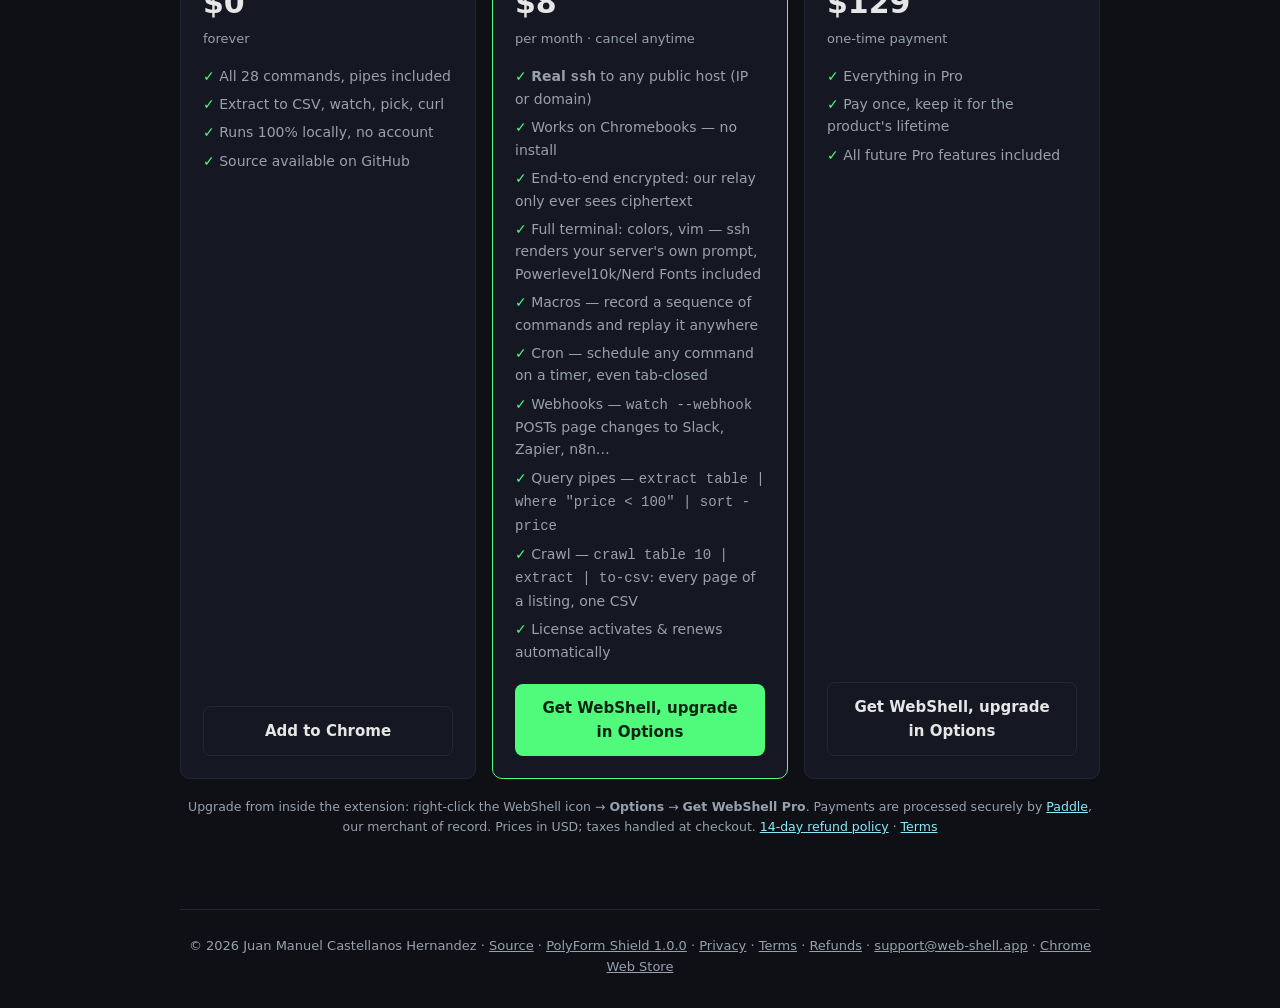
==== commit 6803be42: "extract: collapse repeated header rows; landing/roadmap: crawl ships in Pro When extract flattens se" ====
--- a/docs/index.html
+++ b/docs/index.html
@@ -216,6 +216,7 @@
           <li>Cron — schedule any command on a timer, even tab-closed</li>
           <li>Webhooks — <code>watch --webhook</code> POSTs page changes to Slack, Zapier, n8n…</li>
           <li>Query pipes — <code>extract table | where "price &lt; 100" | sort -price</code></li>
+          <li>Crawl — <code>crawl table 10 | extract | to-csv</code>: every page of a listing, one CSV</li>
           <li>License activates &amp; renews automatically</li>
         </ul>
         <a class="btn btn-primary" href="https://chromewebstore.google.com/detail/ajgieopkcookmkfbanehjimlbojbijei">Get WebShell, upgrade in Options</a>
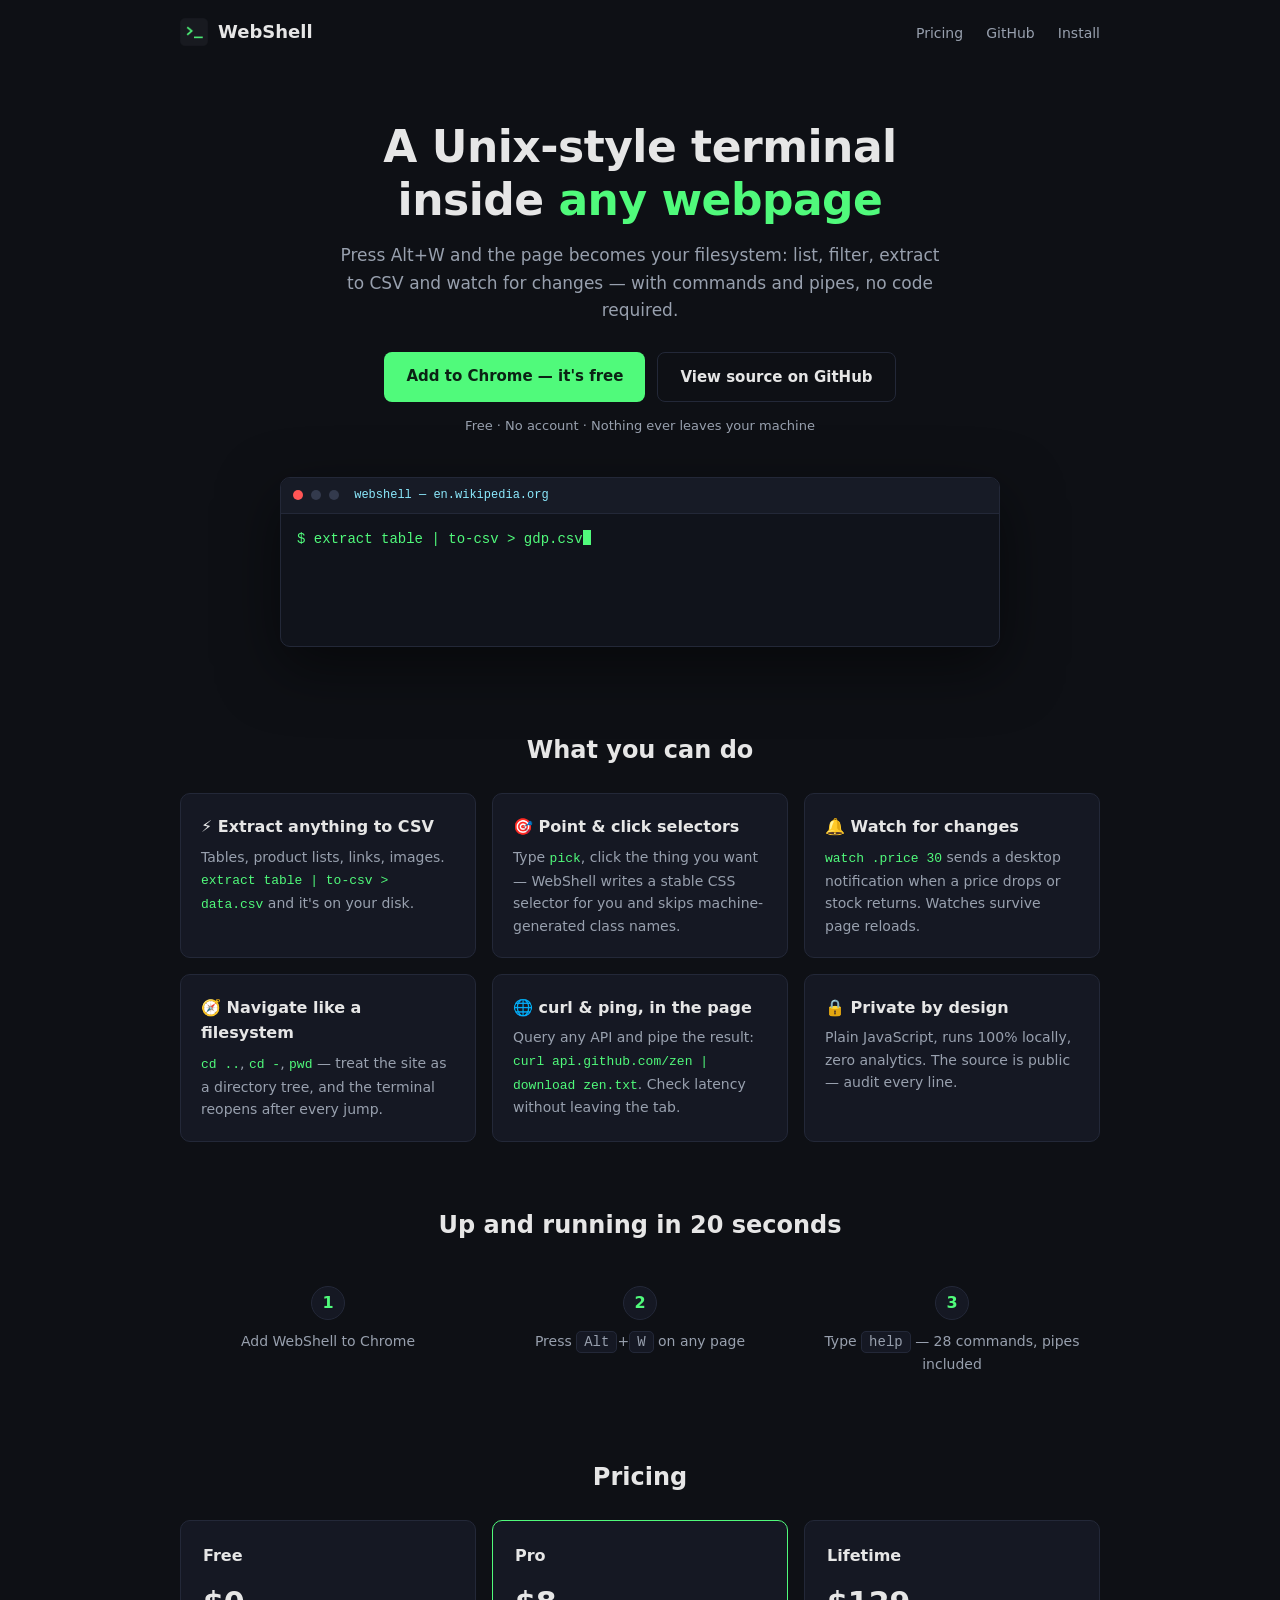
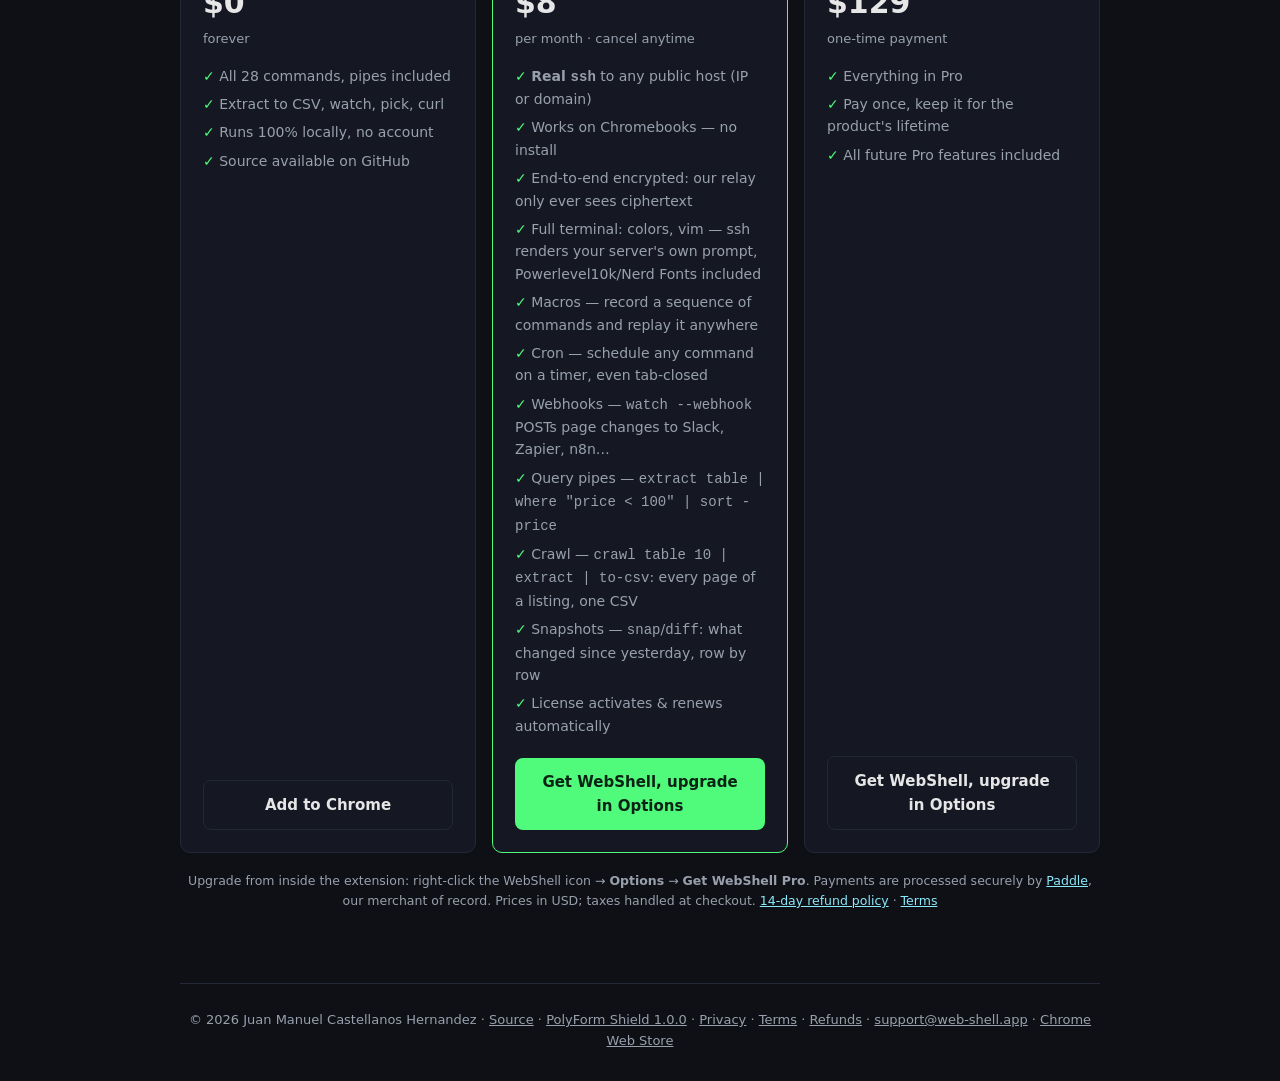
==== commit 7cb6405b: "Landing + roadmap: snap/diff snapshots are a real Pro benefit now Pure overlay — no base changes in " ====
--- a/docs/index.html
+++ b/docs/index.html
@@ -217,6 +217,7 @@
           <li>Webhooks — <code>watch --webhook</code> POSTs page changes to Slack, Zapier, n8n…</li>
           <li>Query pipes — <code>extract table | where "price &lt; 100" | sort -price</code></li>
           <li>Crawl — <code>crawl table 10 | extract | to-csv</code>: every page of a listing, one CSV</li>
+          <li>Snapshots — <code>snap</code>/<code>diff</code>: what changed since yesterday, row by row</li>
           <li>License activates &amp; renews automatically</li>
         </ul>
         <a class="btn btn-primary" href="https://chromewebstore.google.com/detail/ajgieopkcookmkfbanehjimlbojbijei">Get WebShell, upgrade in Options</a>
